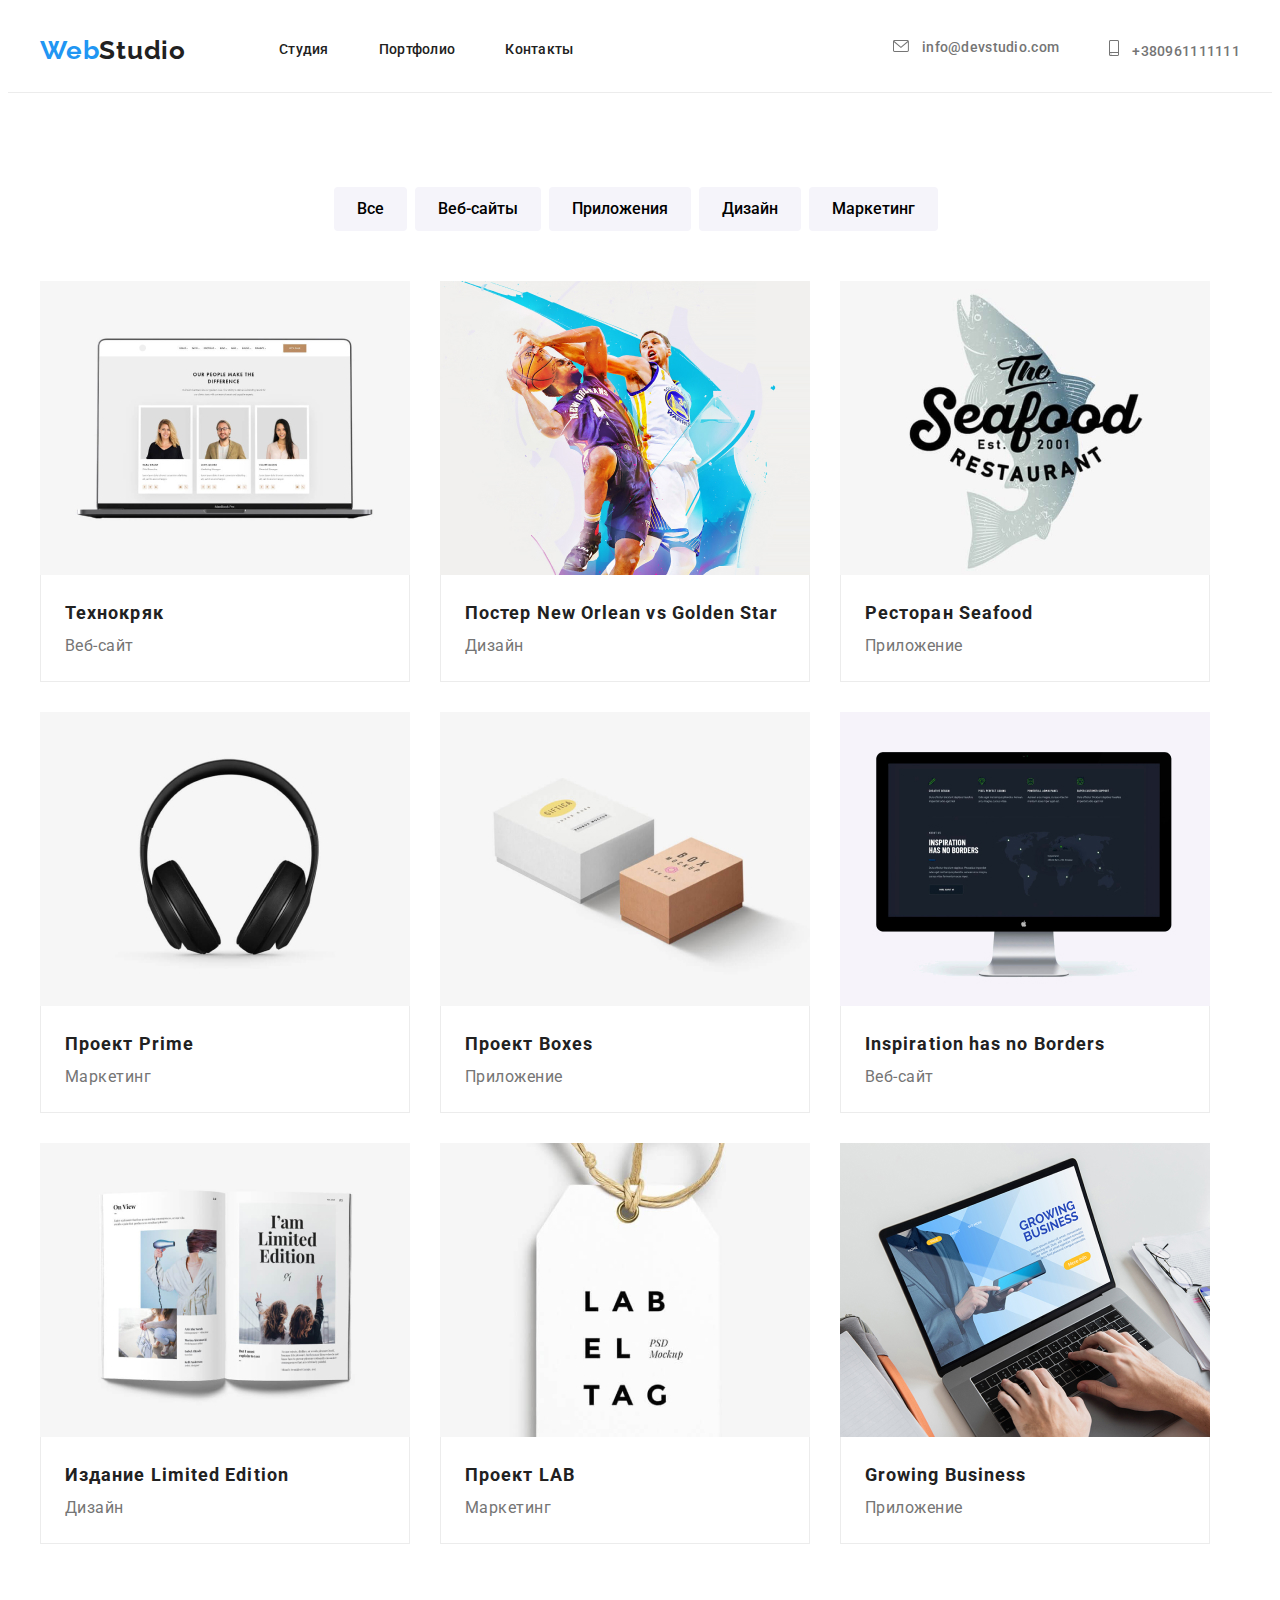
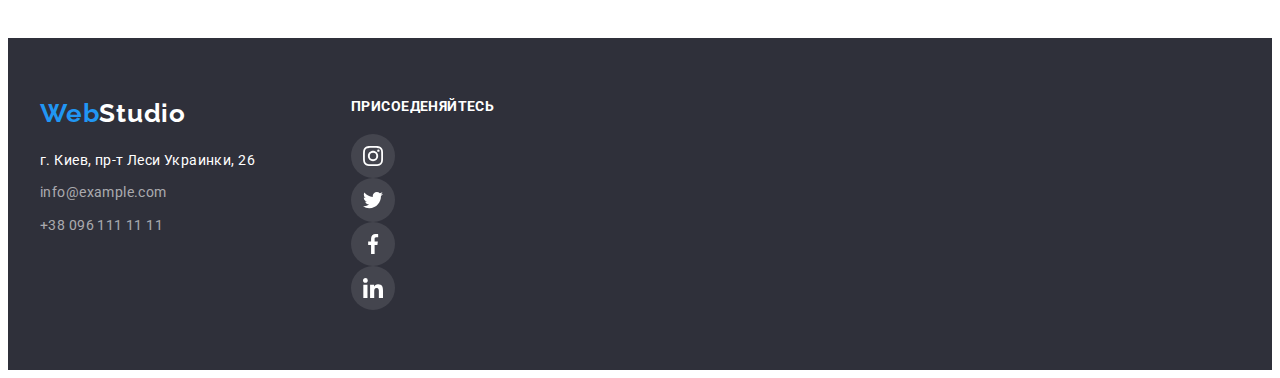
==== portfolio.html @ e59938be "Initial commit" ====
<!DOCTYPE html>
<html lang="ru">
  <head>
    <meta charset="UTF-8" />
    <meta http-equiv="X-UA-Compatible" content="IE=edge" />
    <meta name="viewport" content="width=device-width, initial-scale=1.0" />
    <title>Document</title>
    <link rel="preconnect" href="https://fonts.googleapis.com" />
    <link rel="preconnect" href="https://fonts.gstatic.com" crossorigin />
    <link
      href="https://fonts.googleapis.com/css2?family=Raleway:wght@700&family=Roboto:wght@400;500;700;900&display=swap"
      rel="stylesheet"
    />
    <link
      rel="stylesheet"
      href="https://cdnjs.cloudflare.com/ajax/libs/modern-normalize/1.1.0/modern-normalize.min.css"
      integrity="sha512-wpPYUAdjBVSE4KJnH1VR1HeZfpl1ub8YT/NKx4PuQ5NmX2tKuGu6U/JRp5y+Y8XG2tV+wKQpNHVUX03MfMFn9Q=="
      crossorigin="anonymous"
      referrerpolicy="no-referrer"
    />
    <link rel="stylesheet" href="./css/styles.css" />
  </head>

  <body>
    <header class="header">
      <div class="container header-container">
        <a class="logo-link" lang="en" href="./index.html">Web<span class="studio">Studio</span></a>
        <nav class="header-nav">
          <ul class="header-list list">
            <li class="header-list-item">
              <a class="header-link link" href="./index.html">Студия</a>
            </li>
            <li class="header-list-item">
              <a class="header-link link" href="">Портфолио</a>
            </li>
            <li class="header-list-item">
              <a class="header-link link" href="">Контакты</a>
            </li>
          </ul>
        </nav>
        <div class="header-group">
          <a class="header-email link header-link" href="maliato:info@devstudio.com">
            <svg class="icon-contacte" width="16px" height="12px">
              <use href="./images/icons.svg#icon-envelope-hover"></use>
            </svg>
            info@devstudio.com</a
          >
          <a class="header-contact link header-link" href="tel:+380961111111">
            <svg class="icon-contacte" width="10px" height="16px">
              <use href="./images/icons.svg#icon-smartphone"></use>
            </svg>
            +380961111111</a
          >
        </div>
      </div>
    </header>

    <main>
      <section class="benefits-section">
        <div class="container">
          <div class="list3">
            <ul class="list list2">
              <li><button class="button2" type="button">Все</button></li>
              <li><button class="button2" type="button">Веб-сайты</button></li>
              <li><button class="button2" type="button">Приложения</button></li>
              <li><button class="button2" type="button">Дизайн</button></li>
              <li><button class="button2" type="button">Маркетинг</button></li>
            </ul>
          </div>

          <ul class="list4">
            <li class="figure">
              <a class="link" href=""
                ><img src="./images/Технокряк.jpg" alt="Технокряк" width="370" height="294" />
                <div class="card">
                  <h2 class="name">Технокряк</h2>
                  <p class="description">Веб-сайт</p>
                </div>
              </a>
            </li>
            <li class="figure">
              <a class="link" href=""
                ><img
                  src="./images/NewOrleanvsGoldenStar.jpg"
                  alt="Постер New Orlean vs Golden Star"
                  width="370"
                  height="294"
                />
                <div class="card">
                  <h2 class="name">Постер New Orlean vs Golden Star</h2>
                  <p class="description">Дизайн</p>
                </div>
              </a>
            </li>
            <li class="figure">
              <a class="link" href=""
                ><img src="./images/Seafood.jpg" alt="Ресторан Seafood" width="370" height="294" />
                <div class="card">
                  <h2 class="name">Ресторан Seafood</h2>
                  <p class="description">Приложение</p>
                </div>
              </a>
            </li>
            <li class="figure">
              <a class="link" href=""
                ><img src="./images/Prime.jpg" alt="Проект Prime" width="370" height="294" />
                <div class="card">
                  <h2 class="name">Проект Prime</h2>
                  <p class="description">Маркетинг</p>
                </div>
              </a>
            </li>
            <li class="figure">
              <a class="link" href=""
                ><img src="./images/Boxes.jpg" alt="Проект Boxes" width="370" height="294" />
                <div class="card">
                  <h2 class="name">Проект Boxes</h2>
                  <p class="description">Приложение</p>
                </div>
              </a>
            </li>
            <li class="figure">
              <a class="link" href=""
                ><img
                  src="./images/Inspiration-has-no-Borders.jpg"
                  alt="Inspiration has no Borders"
                  width="370"
                  height="294"
                />
                <div class="card">
                  <h2 class="name">Inspiration has no Borders</h2>
                  <p class="description">Веб-сайт</p>
                </div>
              </a>
            </li>
            <li class="figure">
              <a class="link" href=""
                ><img
                  src="./images/Limited-Edition.jpg"
                  alt="Издание-Limited Edition"
                  width="370"
                  height="294"
                />
                <div class="card">
                  <h2 class="name">Издание Limited Edition</h2>
                  <p class="description">Дизайн</p>
                </div>
              </a>
            </li>
            <li class="figure">
              <a class="link" href=""
                ><img src="./images/LAB.jpg" alt="Проект LAB" width="370" height="294" />
                <div class="card">
                  <h2 class="name">Проект LAB</h2>
                  <p class="description">Маркетинг</p>
                </div>
              </a>
            </li>
            <li class="figure">
              <a class="link" href=""
                ><img
                  src="./images/Growing-Business.jpg"
                  alt="Growing Business"
                  width="370"
                  height="294"
                />
                <div class="card">
                  <h2 class="name">Growing Business</h2>
                  <p class="description">Приложение</p>
                </div>
              </a>
            </li>
          </ul>
        </div>
      </section>
    </main>

    <footer class="footer">
      <div class="footer-center">
        <div class="footer-logo">
          <div class="logo-link2">
            <a class="logo-link" lang="en" href="./index.html"
              >Web<span class="studio2">Studio</span></a
            >
          </div>
          <address>
            <ul class="list2 address2">
              <li class="contacte">
                <a
                  class="link street"
                  href="https://bit.ly/3pXMvUd"
                  target="_blank"
                  rel="noopener noreferrer"
                  >г. Киев, пр-т Леси Украинки, 26</a
                >
              </li>
              <li class="contacte">
                <a class="link footer-contacts" href="mailto:info@devstudio.com"
                  >info@example.com</a
                >
              </li>
              <li class="contacte">
                <a class="link footer-contacts" href="tel:+380961111111">+38 096 111 11 11</a>
              </li>
            </ul>
          </address>
        </div>
        <div class="footer-socials">
          <h2 class="footer-socials-caption">Присоеденяйтесь</h2>
          <div class="footer-icon-wrapper">
            <a class="footer-icon-link">
              <svg class="footer-icon" height="20" width="20">
                <use href="./images/icons.svg#icon-instagram-2"></use>
              </svg>
            </a>
            <a class="footer-icon-link">
              <svg class="footer-icon" height="20" width="20">
                <use href="./images/icons.svg#icon-twitter-1"></use>
              </svg>
            </a>
            <a class="footer-icon-link">
              <svg class="footer-icon" height="20" width="20">
                <use href="./images/icons.svg#icon-facebook-1"></use>
              </svg>
            </a>
            <a class="footer-icon-link">
              <svg class="footer-icon" height="20" width="20">
                <use href="./images/icons.svg#icon-linkedin-1"></use>
              </svg>
            </a>
          </div>
        </div>
      </div>
    </footer>
  </body>
</html>
---- css/styles.css ----
:root {
  --text-color: #757575;
  --title-color: #212121;
  --accent-color: #2196f3;
}

body {
  font-family: 'Roboto', sans-serif;
  font-size: 14px;
  color: var(--primary_text-color);
  color: var(--secondary-light-txt);
}

h1,
h2,
h3,
p {
  margin: 0%;
}

.h1 {
  height: 120px;
  width: 696px;
}

.business {
  margin-left: auto;
  margin-right: auto;
  justify-content: center;
  align-items: center;
}

img {
  display: block;
  max-width: 100%;
  height: auto;
}

.about {
  padding-bottom: 94px;
}

.logo-link {
  font-family: 'Raleway', sans-serif;
  text-decoration: none;
  font-style: normal;
  color: var(--accent-color);
  font-weight: 700;
  font-size: 26px;
  line-height: 1.19;
  letter-spacing: 0.03em;
}

.studio {
  color: var(--title-color);
}

.studio2 {
  color: #ffffff;
}

.link {
  text-decoration: none;
}

.list {
  list-style: none;
  margin: 0;
  padding: 0;
  display: flex;
  flex-wrap: wrap;
  justify-content: space-between;
}

.list2 {
  justify-content: center;
  align-items: center;
}

.list3 {
  margin-bottom: 50px;
}

.list4 {
  gap: 30px;
  list-style: none;
  margin: 0;
  padding: 0;
  display: flex;
  flex-wrap: wrap;
}

.header-container {
  display: flex;
  align-items: center;
}

.header {
  background-color: #ffffff;
  border-bottom: 1px solid #ececec;
}

.logo-link {
  margin-right: 93px;
}

.header-link {
  display: block;
  padding-top: 32px;
  padding-bottom: 32px;
  font-weight: 500;
  font-size: 14px;
  line-height: 1.14;
  letter-spacing: 0.02em;
  color: var(--title-color);
}

.icon-contacte {
  fill: currentColor;
  margin-right: 10px;
}

.header-list-item:not(:last-child) {
  margin-right: 50px;
}

.header-link:hover,
.header-link:focus {
  color: var(--accent-color);
}

.header-group {
  display: flex;
  margin-left: auto;
}

.header-email,
.header-contact {
  font-weight: 500;
  font-size: 14px;
  line-height: 1.14;
  letter-spacing: 0.02em;
  color: var(--text-color);
}

.header-contact {
  margin-left: 50px;
}

.service {
  background: #2f303a;
  height: 600px;
  background-image: linear-gradient(rgba(47, 48, 58, 0.4), rgba(47, 48, 58, 0.4)),
    url(../images/hero-bg/Img.png);
  background-repeat: no-repeat;
  background-position: center;
  background-size: cover;
}

.hero {
  padding-top: 200px;
  padding-bottom: 200px;
}

.h1 {
  font-weight: 900;
  font-size: 44px;
  line-height: 1.36;
  text-align: center;
  letter-spacing: 0.06em;
  text-transform: uppercase;
  color: #ffffff;
}

.button {
  padding: 10px 32px;
  font-family: 'Roboto';
  font-weight: 700;
  font-size: 16px;
  line-height: 1.87;
  display: flex;
  align-items: center;
  text-align: center;
  letter-spacing: 0.06em;
  text-align: center;
  color: #ffffff;
  background: var(--accent-color);
  cursor: pointer;
  border: none;
  border-radius: 4px;
  margin-top: 30px;
}

.button2 {
  background: #f5f4fa;
  border-radius: 4px;
  margin-right: 8px;
  font-family: 'Roboto';
  font-weight: 500;
  font-size: 16px;
  line-height: 1.87;
  padding: 6px 22px;
  border: 1px solid transparent;
}

.button2:hover,
.button2:focus,
.button2:active {
  color: #ffffff;
  background: var(--accent-color);
  border-radius: 4px;
  box-shadow: 0px 3px 1px rgba(0, 0, 0, 0.1), 0px 1px 2px rgba(0, 0, 0, 0.08),
    0px 2px 2px rgba(0, 0, 0, 0.12);
}

.peculiariti-title {
  font-weight: 700;
  font-size: 14px;
  line-height: 1.14;
  letter-spacing: 0.03em;
  text-transform: uppercase;
  color: #212121;
  margin-bottom: 10px;
}

.peculiariti-descr {
  font-size: 14px;
  line-height: 1.71;
  letter-spacing: 0.03em;
  color: #757575;
}

.details:not(:last-child) {
  margin-right: 30px;
}

.plan {
  width: 270px;
}

.feature-icon {
  display: flex;
  justify-content: center;
  align-items: center;
  margin-bottom: 30px;
  background: #f5f4fa;
  border-radius: 4px;
  height: 120px;
}

.work {
  font-weight: 700;
  font-size: 36px;
  line-height: 1.16;
  text-align: center;
  letter-spacing: 0.03em;
  color: #212121;
  margin-bottom: 50px;
}

.benefits-section {
  padding-top: 94px;
  padding-bottom: 94px;
}

.cards {
  background-color: white;
  box-shadow: 0px 1px 3px rgba(0, 0, 0, 0.12), 0px 1px 1px rgba(0, 0, 0, 0.14),
    0px 2px 1px rgba(0, 0, 0, 0.2);
  border-radius: 0px 0px 4px 4px;
}

.team {
  background: #f5f4fa;
}

.our-team {
  font-weight: 700;
  font-size: 36px;
  line-height: 1.16;
  text-align: center;
  letter-spacing: 0.03em;
  color: #212121;
  margin-bottom: 50px;
}

.human {
  font-weight: 500;
  font-size: 16px;
  line-height: 1.18;
  text-align: center;
  letter-spacing: 0.03em;
  color: #212121;
}

.people {
  margin-bottom: 10px;
}

.hope {
  padding-top: 30px;
  padding-bottom: 30px;
}

.specialization {
  font-weight: 400;
  font-size: 16px;
  line-height: 1.18;
  text-align: center;
  letter-spacing: 0.03em;
  color: #757575;
  margin-bottom: 16px;
}

.team-soclinks {
  display: flex;
  list-style: none;
}

.team-logo:not(:last-child) {
  margin-right: 10px;
}

.social-link {
  display: flex;
  align-items: center;
  justify-content: center;
  width: 44px;
  height: 44px;
  background-color: white;
  border-radius: 50%;
  fill: #afb1b8;
}

.social-link:hover .icon-social,
.social-link:focus .icon-social {
  fill: white;
}

.social-link:hover,
.social-link:focus {
  background-color: #2196f3;
}

.clients {
  padding-bottom: 94px;
  padding-top: 94px;
}

.clients-title {
  font-style: normal;
  font-weight: 700;
  font-size: 36px;
  line-height: 42px;
  text-align: center;
  letter-spacing: 0.03em;
  color: #212121;
  margin-bottom: 50px;
}

.clients-list {
  display: flex;
  list-style: none;
  gap: 30px;
  margin: 0;
  padding: 0;
}

.clients-link {
  display: flex;
  align-items: center;
  justify-content: center;
  border: 1px solid #afb1b8;
  border-radius: 4px;
  fill: #afb1b8;
  width: 170px;
  height: 92px;
}

.clients-link:hover,
.clients-link:focus {
  fill: #2196f3;
}

.clients-link:hover {
  border-color: #2196f3;
}

.footer {
  background: #2f303a;
  padding-top: 60px;
  padding-bottom: 60px;
}

.list2 {
  list-style: none;
  margin: 0;
  padding: 0;
}

.logo-link2 {
  padding-bottom: 20px;
}

.address2 {
  flex-direction: row-reverse;
}

.street {
  font-style: normal;
  font-size: 14px;
  line-height: 1.71;
  letter-spacing: 0.03em;
  color: #ffffff;
}

.footer-center {
  display: flex;
  width: 1200px;
  padding-left: 15px;
  padding-right: 15px;
  margin-left: auto;
  margin-right: auto;
}

.container {
  width: 1200px;
  padding-left: 15px;
  padding-right: 15px;
  margin-left: auto;
  margin-right: auto;
}

.footer-contacts {
  font-style: normal;
  font-size: 14px;
  line-height: 1.71;
  letter-spacing: 0.03em;
  color: rgba(255, 255, 255, 0.6);
}

.contacte {
  margin-bottom: 9px;
}

.name {
  font-weight: 700;
  font-size: 18px;
  line-height: 2;
  letter-spacing: 0.06em;
  color: #212121;
}

.description {
  font-size: 16px;
  line-height: 1.87;
  letter-spacing: 0.03em;
  color: #757575;
}

.list2:not(:last-child) {
  margin-bottom: 15px;
}

.card {
  padding: 20px 24px;
  border-bottom: 1px solid #ececec;
  border-left: 1px solid #ececec;
  border-right: 1px solid #ececec;
}

.figure:hover,
.figure:focus {
  box-shadow: 0px 1px 1px rgba(0, 0, 0, 0.12), 0px 4px 4px rgba(0, 0, 0, 0.06),
    1px 4px 6px rgba(0, 0, 0, 0.16);
  cursor: pointer;
}

.footer-socials {
  margin-left: 72px;
  align-self: flex-start;
  justify-self: center;
  list-style: none;
}

.footer-center2 {
  display: flex;
  align-items: center;
  justify-content: center;
  list-style: none;
  margin: 0;
  padding: 0;
}

.footer-socials-caption {
  font-style: normal;
  font-weight: 700;
  font-size: 14px;
  line-height: 16px;
  letter-spacing: 0.03em;
  text-transform: uppercase;
  color: white;
  margin-bottom: 20px;
}

.footer-icon-link {
  display: flex;
  border-radius: 50%;
  width: 44px;
  height: 44px;
  margin-right: 10px;
  background-color: rgba(255, 255, 255, 0.1);
}

.footer-icon {
  margin: auto auto;
  fill: white;
}

.footer-icon-link:hover,
.footer-icon-link:focus {
  background-color: #2196f3;
}
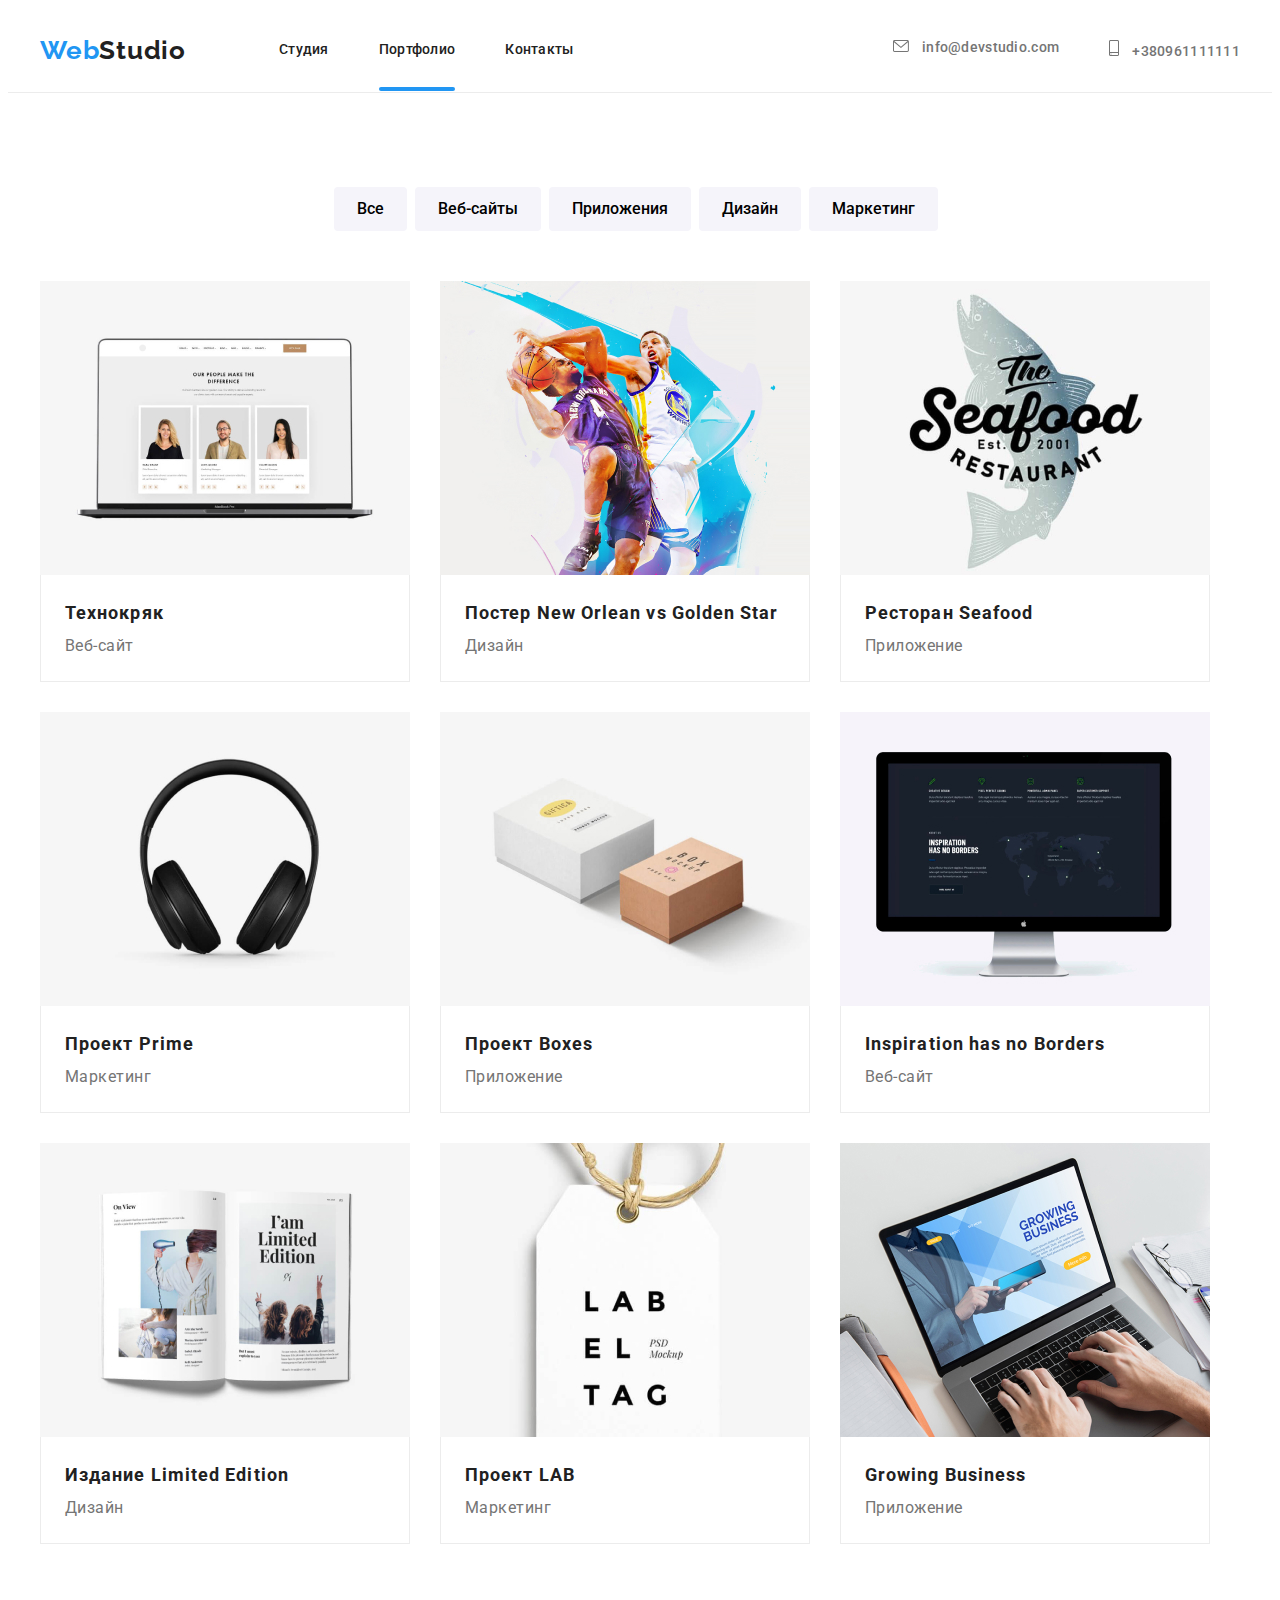
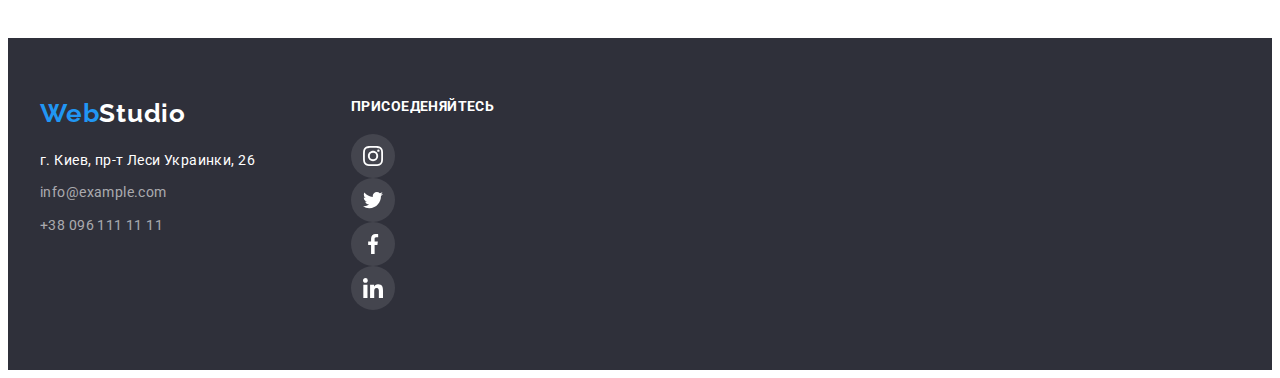
==== commit 213f8bf1: "hw5" ====
--- a/portfolio.html
+++ b/portfolio.html
@@ -28,12 +28,12 @@
         <nav class="header-nav">
           <ul class="header-list list">
             <li class="header-list-item">
-              <a class="header-link link" href="./index.html">Студия</a>
+              <a class="header-link link curent" href="./index.html">Студия</a>
             </li>
             <li class="header-list-item">
-              <a class="header-link link" href="">Портфолио</a>
-            </li>
-            <li class="header-list-item">
+              <a class="header-link link header-underline" href="">Портфолио</a>
+            </li>
+            <li class="header-list-item curent">
               <a class="header-link link" href="">Контакты</a>
             </li>
           </ul>
@@ -70,8 +70,11 @@
 
           <ul class="list4">
             <li class="figure">
+               <div class="project-div">
               <a class="link" href=""
                 ><img src="./images/Технокряк.jpg" alt="Технокряк" width="370" height="294" />
+                <p class="project-desc">Ресурс предлагает комплексные предложения с разным уровнем функционала и сервисов. Все это позволит посетителю получить исчерпывающие сведенья о компании или частном лице.</p>
+               </div>
                 <div class="card">
                   <h2 class="name">Технокряк</h2>
                   <p class="description">Веб-сайт</p>
@@ -79,6 +82,7 @@
               </a>
             </li>
             <li class="figure">
+              <div class="project-div">
               <a class="link" href=""
                 ><img
                   src="./images/NewOrleanvsGoldenStar.jpg"
@@ -86,6 +90,8 @@
                   width="370"
                   height="294"
                 />
+                <p class="project-desc">Ресурс предлагает комплексные предложения с разным уровнем функционала и сервисов. Все это позволит посетителю получить исчерпывающие сведенья о компании или частном лице.</p>
+                </div>
                 <div class="card">
                   <h2 class="name">Постер New Orlean vs Golden Star</h2>
                   <p class="description">Дизайн</p>
@@ -93,8 +99,11 @@
               </a>
             </li>
             <li class="figure">
+              <div class="project-div">
               <a class="link" href=""
                 ><img src="./images/Seafood.jpg" alt="Ресторан Seafood" width="370" height="294" />
+                <p class="project-desc">Ресурс предлагает комплексные предложения с разным уровнем функционала и сервисов. Все это позволит посетителю получить исчерпывающие сведенья о компании или частном лице.</p>
+                </div>
                 <div class="card">
                   <h2 class="name">Ресторан Seafood</h2>
                   <p class="description">Приложение</p>
@@ -102,8 +111,11 @@
               </a>
             </li>
             <li class="figure">
+              <div class="project-div">
               <a class="link" href=""
                 ><img src="./images/Prime.jpg" alt="Проект Prime" width="370" height="294" />
+                <p class="project-desc">Ресурс предлагает комплексные предложения с разным уровнем функционала и сервисов. Все это позволит посетителю получить исчерпывающие сведенья о компании или частном лице.</p>
+                </div>
                 <div class="card">
                   <h2 class="name">Проект Prime</h2>
                   <p class="description">Маркетинг</p>
@@ -111,8 +123,11 @@
               </a>
             </li>
             <li class="figure">
+              <div class="project-div">
               <a class="link" href=""
                 ><img src="./images/Boxes.jpg" alt="Проект Boxes" width="370" height="294" />
+                <p class="project-desc">Ресурс предлагает комплексные предложения с разным уровнем функционала и сервисов. Все это позволит посетителю получить исчерпывающие сведенья о компании или частном лице.</p>
+                </div>
                 <div class="card">
                   <h2 class="name">Проект Boxes</h2>
                   <p class="description">Приложение</p>
@@ -120,6 +135,7 @@
               </a>
             </li>
             <li class="figure">
+              <div class="project-div">
               <a class="link" href=""
                 ><img
                   src="./images/Inspiration-has-no-Borders.jpg"
@@ -127,6 +143,8 @@
                   width="370"
                   height="294"
                 />
+                <p class="project-desc">Ресурс предлагает комплексные предложения с разным уровнем функционала и сервисов. Все это позволит посетителю получить исчерпывающие сведенья о компании или частном лице.</p>
+                </div>
                 <div class="card">
                   <h2 class="name">Inspiration has no Borders</h2>
                   <p class="description">Веб-сайт</p>
@@ -134,6 +152,7 @@
               </a>
             </li>
             <li class="figure">
+              <div class="project-div">
               <a class="link" href=""
                 ><img
                   src="./images/Limited-Edition.jpg"
@@ -141,6 +160,8 @@
                   width="370"
                   height="294"
                 />
+                <p class="project-desc">Ресурс предлагает комплексные предложения с разным уровнем функционала и сервисов. Все это позволит посетителю получить исчерпывающие сведенья о компании или частном лице.</p>
+                </div>
                 <div class="card">
                   <h2 class="name">Издание Limited Edition</h2>
                   <p class="description">Дизайн</p>
@@ -148,8 +169,11 @@
               </a>
             </li>
             <li class="figure">
+              <div class="project-div">
               <a class="link" href=""
                 ><img src="./images/LAB.jpg" alt="Проект LAB" width="370" height="294" />
+                <p class="project-desc">Ресурс предлагает комплексные предложения с разным уровнем функционала и сервисов. Все это позволит посетителю получить исчерпывающие сведенья о компании или частном лице.</p>
+                </div>
                 <div class="card">
                   <h2 class="name">Проект LAB</h2>
                   <p class="description">Маркетинг</p>
@@ -157,6 +181,7 @@
               </a>
             </li>
             <li class="figure">
+              <div class="project-div">
               <a class="link" href=""
                 ><img
                   src="./images/Growing-Business.jpg"
@@ -164,6 +189,8 @@
                   width="370"
                   height="294"
                 />
+                <p class="project-desc">Ресурс предлагает комплексные предложения с разным уровнем функционала и сервисов. Все это позволит посетителю получить исчерпывающие сведенья о компании или частном лице.</p>
+                </div>
                 <div class="card">
                   <h2 class="name">Growing Business</h2>
                   <p class="description">Приложение</p>
--- a/css/styles.css
+++ b/css/styles.css
@@ -61,6 +61,53 @@
 
 .link {
   text-decoration: none;
+
+  transition: color 250ms cubic-bezier(0.4, 0, 0.2, 1);
+}
+
+.header-link:hover,
+.header-link:focus {
+  color: var(--accent-color);
+}
+
+.header-underline {
+  position: relative;
+}
+
+.header-underline::after {
+  position: absolute;
+  display: inline-block;
+  bottom: -1px;
+  left: 0;
+  content: '';
+  width: 100%;
+  height: 4px;
+  border-radius: 2px;
+  background-color: var(--accent-color);
+  transition: background-color 250ms cubic-bezier(0.4, 0, 0.2, 1);
+}
+
+.curent {
+  position: relative;
+}
+
+.curent::after {
+  content: '';
+  position: absolute;
+  bottom: -1px;
+  left: 0;
+
+  width: 100%;
+  height: 4px;
+  border-radius: 2px;
+  display: inline-block;
+  background-color: #ffffff;
+  transition: background-color 250ms cubic-bezier(0.4, 0, 0.2, 1);
+}
+
+.curent:hover::after,
+.curent:focus::after {
+  background-color: var(--accent-color);
 }
 
 .list {
@@ -113,6 +160,8 @@
   line-height: 1.14;
   letter-spacing: 0.02em;
   color: var(--title-color);
+
+  transition: color 250ms cubic-bezier(0.4, 0, 0.2, 1);
 }
 
 .icon-contacte {
@@ -189,6 +238,9 @@
   border: none;
   border-radius: 4px;
   margin-top: 30px;
+
+  transition: background-color 250ms cubic-bezier(0.4, 0, 0.2, 1),
+    box-shadow 250ms cubic-bezier(0.4, 0, 0.2, 1);
 }
 
 .button2 {
@@ -201,6 +253,9 @@
   line-height: 1.87;
   padding: 6px 22px;
   border: 1px solid transparent;
+
+  transition: background-color 250ms cubic-bezier(0.4, 0, 0.2, 1),
+    box-shadow 250ms cubic-bezier(0.4, 0, 0.2, 1);
 }
 
 .button2:hover,
@@ -258,6 +313,30 @@
   margin-bottom: 50px;
 }
 
+.page {
+  position: relative;
+}
+
+.text {
+  position: absolute;
+  display: inline-block;
+  background-color: rgba(47, 48, 58, 0.8);
+  color: #ffffff;
+  bottom: 0;
+  left: 0;
+  font-weight: 700;
+  font-size: 14px;
+  line-height: 16px;
+  text-align: center;
+  justify-content: center;
+  letter-spacing: 0.03em;
+  text-transform: uppercase;
+  width: 370px;
+  height: 70px;
+  padding-top: 27px;
+  padding-bottom: 27px;
+}
+
 .benefits-section {
   padding-top: 94px;
   padding-bottom: 94px;
@@ -451,6 +530,43 @@
   color: #212121;
 }
 
+/* портфоліо оверлей */
+
+.project-div {
+  position: relative;
+  overflow: hidden;
+}
+
+.project-desc {
+  position: absolute;
+  bottom: 0;
+  left: 0;
+
+  transform: translateY(100%);
+
+  display: flex;
+  justify-content: center;
+  align-items: center;
+  text-align: left;
+  margin: 0;
+  padding: 63px 24px;
+  width: 100%;
+  height: 100%;
+
+  color: white;
+  background-color: rgba(33, 150, 243, 0.9);
+  font-weight: 400;
+  font-size: 18px;
+  line-height: 1.56;
+  letter-spacing: 0.03em;
+  transition: transform 250ms cubic-bezier(0.4, 0, 0.2, 1);
+}
+
+.figure:hover .project-desc,
+.figure:focus .project-desc {
+  transform: translateY(0%);
+}
+
 .description {
   font-size: 16px;
   line-height: 1.87;
@@ -521,3 +637,59 @@
 .footer-icon-link:focus {
   background-color: #2196f3;
 }
+
+/* модальне вікно */
+.backdrop {
+  position: fixed;
+  top: 0;
+  left: 0;
+  width: 100%;
+  height: 100%;
+  z-index: 100;
+
+  background-color: rgba(0, 0, 0, 0.2);
+  opacity: 1;
+  visibility: visible;
+  pointer-events: initial;
+  transition: opacity 250ms cubic-bezier(0.4, 0, 0.2, 1),
+    visibility 250ms cubic-bezier(0.4, 0, 0.2, 1);
+}
+
+.backdrop.is-hidden {
+  opacity: 0;
+  visibility: hidden;
+  pointer-events: none;
+}
+
+.modal {
+  position: absolute;
+  top: 50%;
+  left: 50%;
+  transform: translate(-50%, -50%);
+
+  min-width: 528px;
+  min-height: 581px;
+
+  background-color: #ffffff;
+  box-shadow: 0px 1px 3px rgba(0, 0, 0, 0.12), 0px 1px 1px rgba(0, 0, 0, 0.14),
+    0px 2px 1px rgba(0, 0, 0, 0.2);
+  border-radius: 4px;
+}
+
+.modal-close-button {
+  position: absolute;
+  top: 8px;
+  right: 8px;
+  padding: 0;
+  color: rgba(0, 0, 0, 1);
+
+  display: flex;
+  align-items: center;
+  justify-content: center;
+  width: 30px;
+  height: 30px;
+  border: 1px solid rgba(0, 0, 0, 0.1);
+  border-radius: 50%;
+  background-color: rgba(255, 255, 255, 1);
+  cursor: pointer;
+}
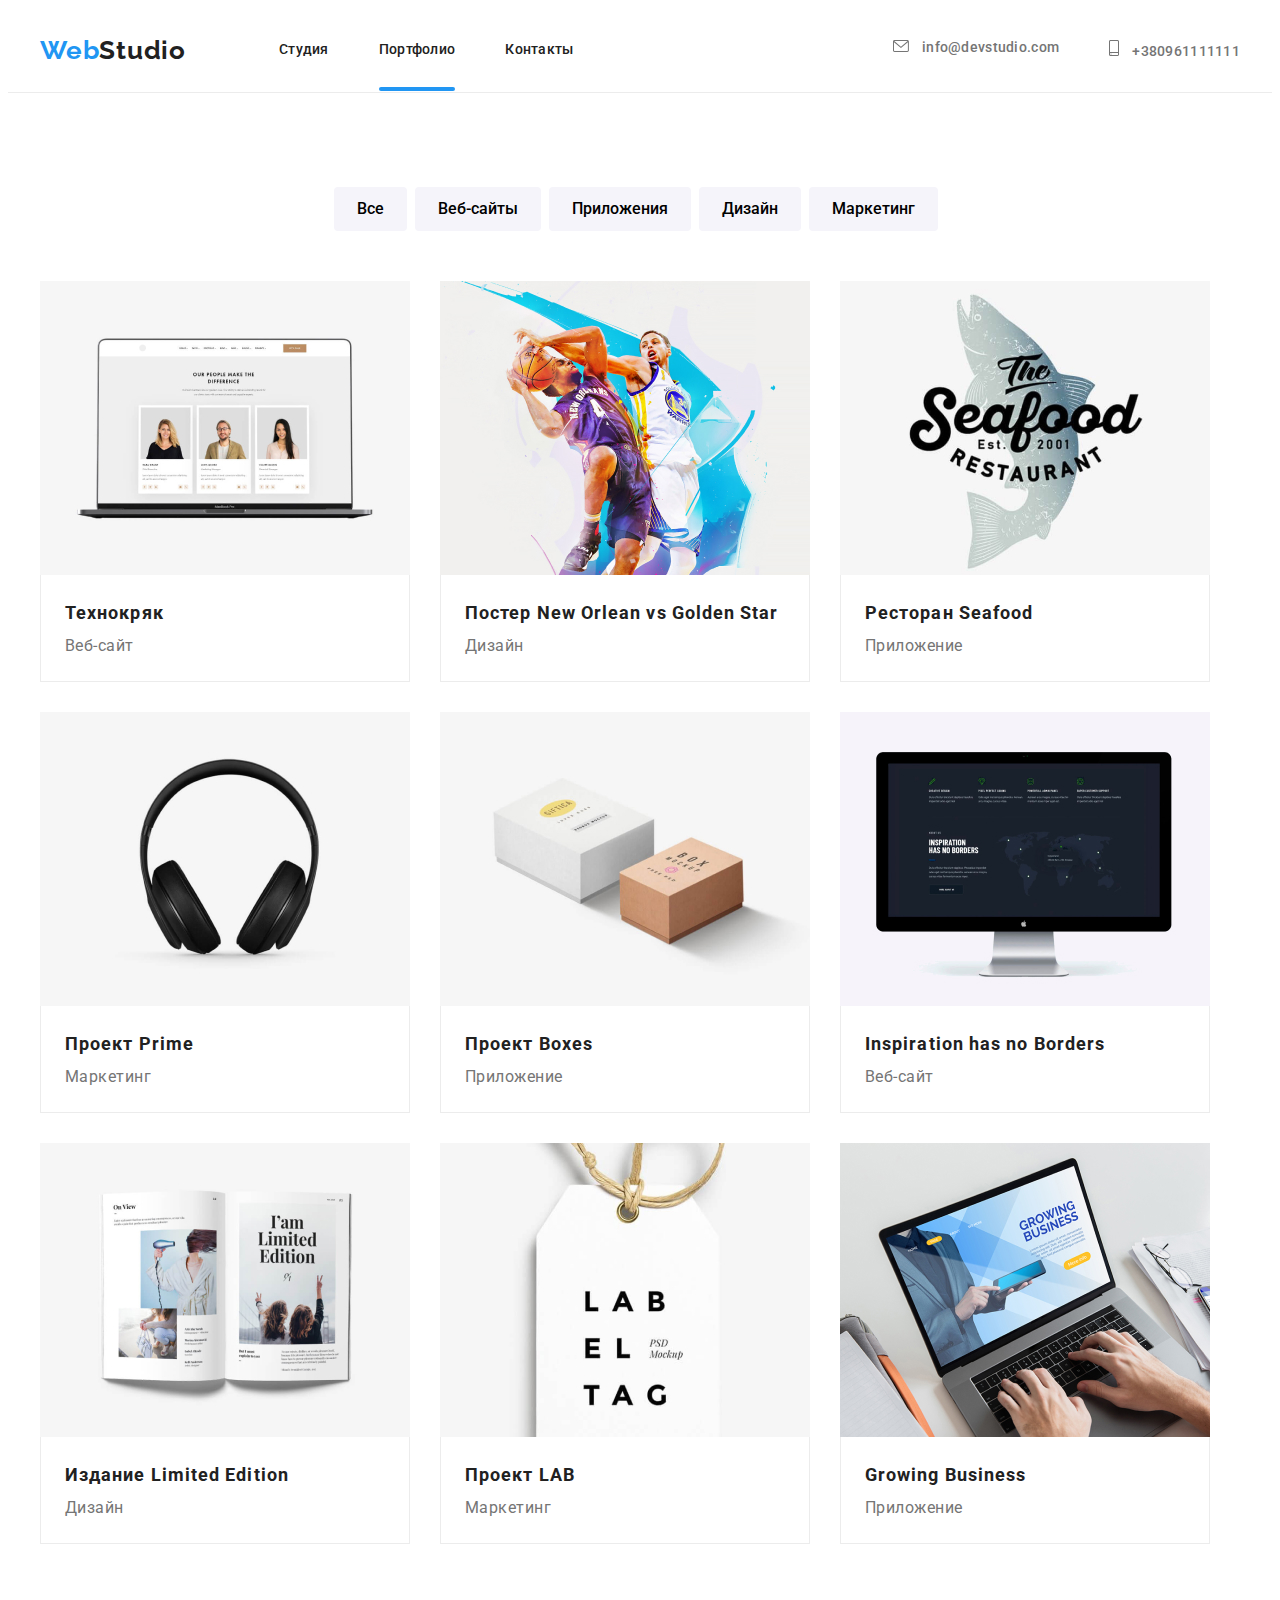
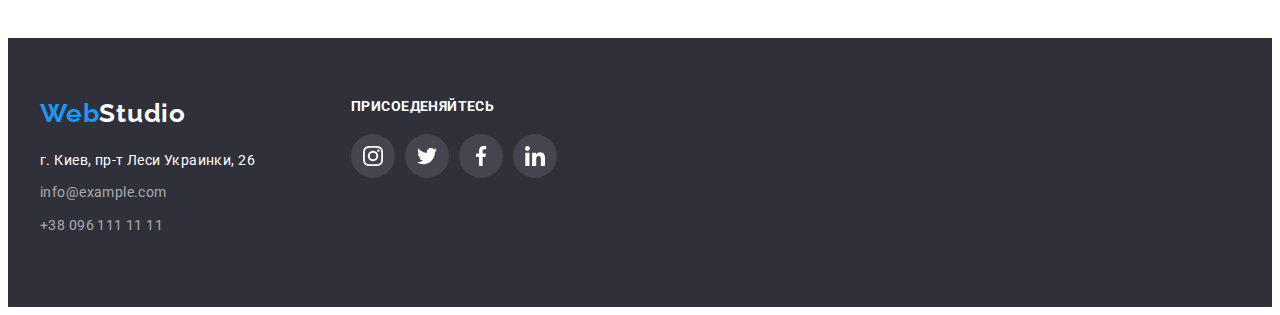
==== commit 07a04991: "hw05" ====
--- a/portfolio.html
+++ b/portfolio.html
@@ -234,28 +234,36 @@
         </div>
         <div class="footer-socials">
           <h2 class="footer-socials-caption">Присоеденяйтесь</h2>
-          <div class="footer-icon-wrapper">
-            <a class="footer-icon-link">
-              <svg class="footer-icon" height="20" width="20">
-                <use href="./images/icons.svg#icon-instagram-2"></use>
-              </svg>
-            </a>
-            <a class="footer-icon-link">
-              <svg class="footer-icon" height="20" width="20">
-                <use href="./images/icons.svg#icon-twitter-1"></use>
-              </svg>
-            </a>
-            <a class="footer-icon-link">
-              <svg class="footer-icon" height="20" width="20">
-                <use href="./images/icons.svg#icon-facebook-1"></use>
-              </svg>
-            </a>
-            <a class="footer-icon-link">
-              <svg class="footer-icon" height="20" width="20">
-                <use href="./images/icons.svg#icon-linkedin-1"></use>
-              </svg>
-            </a>
-          </div>
+          <ul class="footer-center2">
+            <li class="footer-icon-wrapper">
+              <a class="footer-icon-link" href="">
+                <svg class="footer-icon" height="20" width="20">
+                  <use href="./images/icons.svg#icon-instagram-2"></use>
+                </svg>
+              </a>
+            </li>
+            <li class="footer-icon-wrapper">
+              <a class="footer-icon-link" href="">
+                <svg class="footer-icon" height="20" width="20">
+                  <use href="./images/icons.svg#icon-twitter-1"></use>
+                </svg>
+              </a>
+            </li>
+            <li class="footer-icon-wrapper">
+              <a class="footer-icon-link" href="">
+                <svg class="footer-icon" height="20" width="20">
+                  <use href="./images/icons.svg#icon-facebook-1"></use>
+                </svg>
+              </a>
+            </li>
+            <li class="footer-icon-wrapper">
+              <a class="footer-icon-link" href="">
+                <svg class="footer-icon" height="20" width="20">
+                  <use href="./images/icons.svg#icon-linkedin-1"></use>
+                </svg>
+              </a>
+            </li>
+          </ul>
         </div>
       </div>
     </footer>
--- a/css/styles.css
+++ b/css/styles.css
@@ -409,6 +409,8 @@
   background-color: white;
   border-radius: 50%;
   fill: #afb1b8;
+
+  transition: background-color 250ms cubic-bezier(0.4, 0, 0.2, 1);
 }
 
 .social-link:hover .icon-social,
@@ -454,6 +456,9 @@
   fill: #afb1b8;
   width: 170px;
   height: 92px;
+
+  transition: fill 250ms cubic-bezier(0.4, 0, 0.2, 1),
+    background-color 250ms cubic-bezier(0.4, 0, 0.2, 1);
 }
 
 .clients-link:hover,
@@ -626,6 +631,8 @@
   height: 44px;
   margin-right: 10px;
   background-color: rgba(255, 255, 255, 0.1);
+  transition: fill 250ms cubic-bezier(0.4, 0, 0.2, 1),
+    background-color 250ms cubic-bezier(0.4, 0, 0.2, 1);
 }
 
 .footer-icon {
